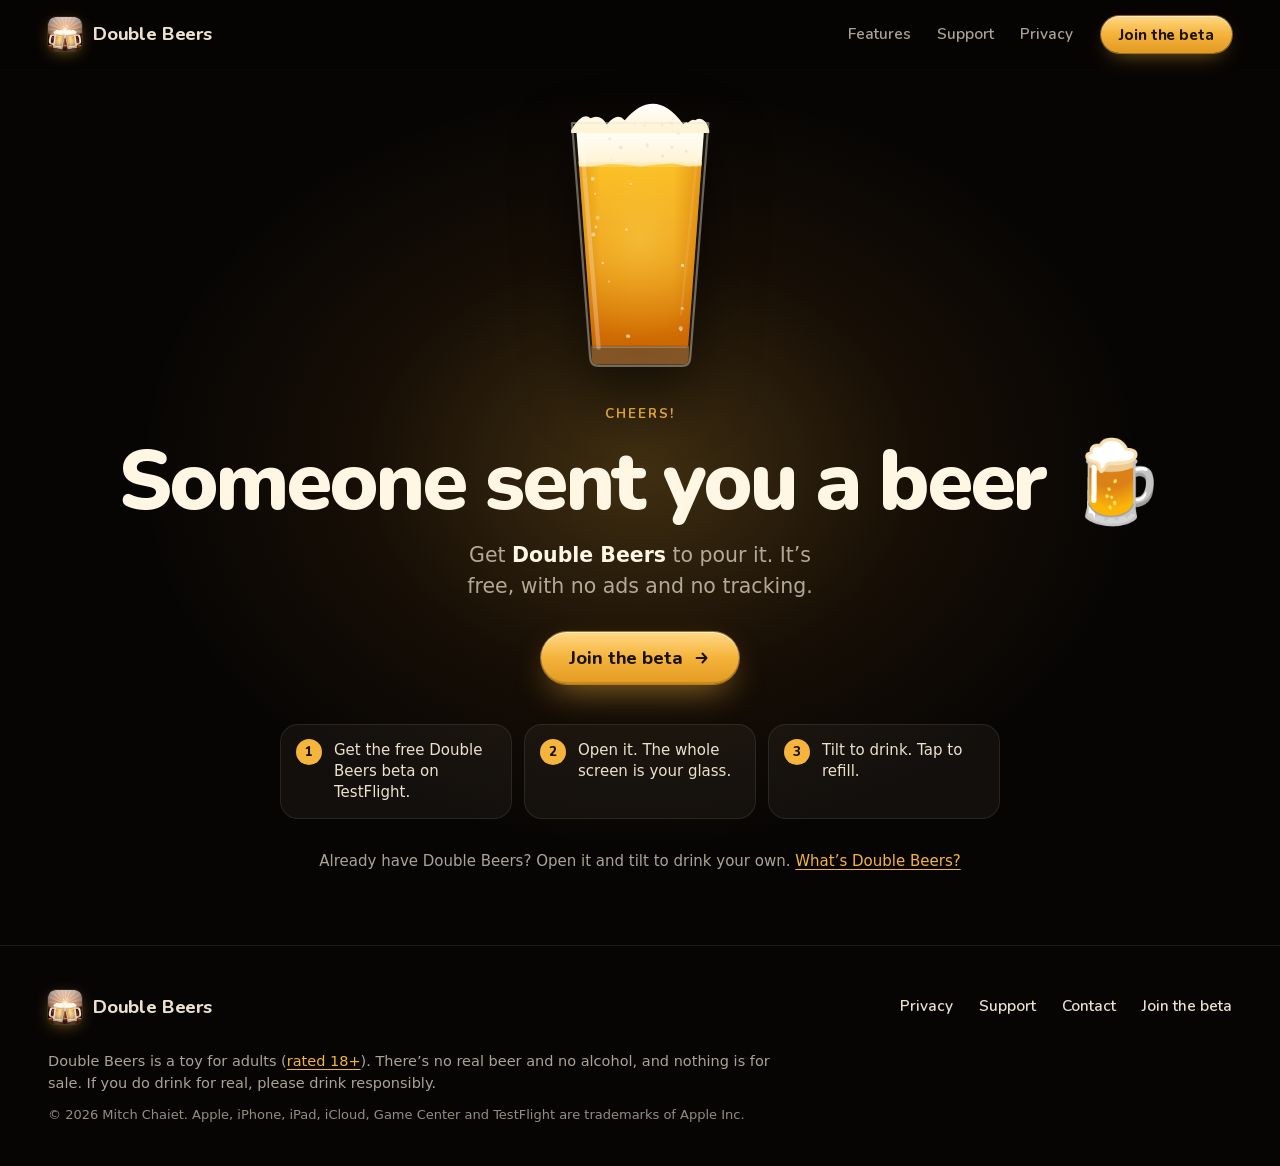
==== beer/index.html @ 1bd1392a "Double Beers website: landing, privacy, support, beer links" ====
<!doctype html>
<!--
  Fallback for "Send a Beer" links: https://doublebeers.com/beer/?c=CODE (a real page, so link previews get a 200).
  /beer/<CODE> paths also land on the same copy via 404.html.
  NOT YET IN THE APP: 1.0 has no Associated Domains entitlement and no onOpenURL handler, so nothing makes these
  links and none would open the app. Keep this page noindex and unlinked, and keep its copy neutral, until the
  release that ships Send a Beer. That release can bring back the "tap the link again and it opens in the app" steps.
-->
<html lang="en">
<head>
<meta charset="utf-8">
<meta name="viewport" content="width=device-width, initial-scale=1, viewport-fit=cover">
<title>Someone sent you a beer 🍺 · Double Beers</title>
<meta name="description" content="Someone sent you a beer. Get Double Beers to pour it.">
<meta name="color-scheme" content="dark">
<meta name="theme-color" content="#070504">
<meta name="robots" content="noindex">
<link rel="canonical" href="https://doublebeers.com/beer/">
<meta name="apple-itunes-app" content="app-id=6824046542">
<meta name="apple-mobile-web-app-title" content="Double Beers">

<meta property="og:type" content="website">
<meta property="og:site_name" content="Double Beers">
<meta property="og:url" content="https://doublebeers.com/beer/">
<meta property="og:title" content="Someone sent you a beer 🍺">
<meta property="og:description" content="Get Double Beers to pour it. Tilt to drink, tap to refill.">
<meta property="og:image" content="https://doublebeers.com/og-beer.png">
<meta property="og:image:width" content="1200">
<meta property="og:image:height" content="630">
<meta property="og:image:alt" content="Someone sent you a beer. Get Double Beers to pour it.">
<meta name="twitter:card" content="summary_large_image">
<meta name="twitter:title" content="Someone sent you a beer 🍺">
<meta name="twitter:description" content="Get Double Beers to pour it. Tilt to drink, tap to refill.">
<meta name="twitter:image" content="https://doublebeers.com/og-beer.png">
<meta name="twitter:image:alt" content="Someone sent you a beer. Get Double Beers to pour it.">

<link rel="icon" href="/favicon.ico" sizes="32x32">
<link rel="icon" href="/icon-192.png" type="image/png" sizes="192x192">
<link rel="apple-touch-icon" href="/apple-touch-icon.png">
<link rel="manifest" href="/site.webmanifest">
<link rel="preload" href="/assets/db-rounded.woff2" as="font" type="font/woff2" crossorigin>
<link rel="stylesheet" href="/assets/site.css">
<style>
  main { overflow-x: clip; }
  .gift { position: relative; isolation: isolate; min-height: calc(100svh - 68px); display: grid; place-items: center; padding: 34px 0 72px; text-align: center; }
  .gift::before {
    content: ""; position: absolute; z-index: -1; left: 50%; top: 2%; width: min(1000px, 160vw); height: 760px; transform: translateX(-50%);
    background: radial-gradient(closest-side, rgba(245, 180, 60, .24), rgba(214, 128, 24, .08) 55%, transparent);
    pointer-events: none;
  }
  .glass-hero { width: clamp(132px, 13vw, 168px); margin: 0 auto; filter: drop-shadow(0 30px 30px rgba(0, 0, 0, .6)); animation: bob 5s ease-in-out infinite; }
  @keyframes bob { 0%, 100% { transform: translateY(0) rotate(-1.5deg); } 50% { transform: translateY(-8px) rotate(1.5deg); } }
  .gift h1 { margin: 16px 0 0; color: var(--cream-hi); font: 860 clamp(40px, 6.6vw, 80px)/1 var(--round); letter-spacing: -0.035em; text-wrap: balance; }
  .gift .eyebrow { justify-content: center; margin-top: 28px; }
  .gift .dek { max-width: 520px; margin: 18px auto 0; color: var(--muted); font-size: clamp(18px, 1.6vw, 21px); line-height: 1.5; text-wrap: balance; }
  .gift .dek strong { color: var(--cream-hi); font-weight: 650; }
  .cta-row { display: flex; flex-wrap: wrap; justify-content: center; gap: 12px; margin-top: 30px; }
  .steps { display: grid; grid-template-columns: repeat(3, minmax(0, 1fr)); gap: 12px; max-width: 720px; margin: 40px auto 0; padding: 0; list-style: none; counter-reset: s; text-align: left; }
  .steps li { position: relative; padding: 16px 16px 16px 54px; border-radius: 18px; background: var(--card); box-shadow: inset 0 0 0 1px var(--hair); color: var(--cream); font-size: 15px; line-height: 1.4; counter-increment: s; }
  .steps li::before { content: counter(s); position: absolute; left: 16px; top: 15px; display: grid; place-items: center; width: 26px; height: 26px; border-radius: 50%; background: var(--gold); color: var(--ink); font: 800 13px/1 var(--round); }
  .gift .more { margin: 30px 0 0; color: var(--muted); font-size: 15px; }
  .if-beer { display: none; }
  .is-beer .if-beer { display: block; }
  .is-beer .if-404 { display: none; }
  @media (max-width: 640px) { .steps { grid-template-columns: minmax(0, 1fr); max-width: 360px; } }
  @media (prefers-reduced-motion: reduce) { .glass-hero { animation: none; } .bub { animation: none; } }
  .bub { animation: rise var(--d) linear var(--dl) infinite; }
  @keyframes rise { 0% { transform: translateY(var(--from)); opacity: 0; } 12% { opacity: 1; } 86% { opacity: 1; } 100% { transform: translateY(var(--to)); opacity: 0; } }
</style>
</head>
<body>
<a class="skip" href="#main">Skip to content</a>

<header class="site-header">
  <nav class="nav wrap" aria-label="Main">
    <a class="brand" href="/" aria-label="Double Beers home"><img src="/media/app-icon.webp" width="34" height="34" alt=""><span>Double Beers</span></a>
    <ul class="nav-links">
      <li><a href="/#features">Features</a></li>
      <li><a href="/support/">Support</a></li>
      <li><a href="/privacy/">Privacy</a></li>
    </ul>
    <a class="btn btn-sm" href="https://testflight.apple.com/join/3u9vCuNe">Join the beta</a>
  </nav>
</header>

<main id="main">
  <section class="gift" aria-labelledby="gift-title">
    <div class="wrap">
      <div class="glass-hero"><svg class="pint" viewBox="0 -6 100 166" role="img" aria-label="A full pint of beer, with a fluffy head"><defs><linearGradient id="pg-gift-b" x1="0" y1="0" x2="0" y2="1"><stop offset="0" stop-color="#FCC226"/><stop offset=".55" stop-color="#E79816"/><stop offset="1" stop-color="#CC6602"/></linearGradient><linearGradient id="pg-gift-e" x1="0" y1="0" x2="1" y2="0"><stop offset="0" stop-color="#CC6602" stop-opacity=".75"/><stop offset=".26" stop-color="#CC6602" stop-opacity="0"/><stop offset=".7" stop-color="#CC6602" stop-opacity="0"/><stop offset="1" stop-color="#CC6602" stop-opacity=".8"/></linearGradient><linearGradient id="pg-gift-h" x1="0" y1="0" x2="0" y2="1"><stop offset="0" stop-color="#FFFFFF"/><stop offset="1" stop-color="#FEF2CF"/></linearGradient><radialGradient id="pg-gift-g" cx=".5" cy=".42" r=".55"><stop offset="0" stop-color="#FDCD4D" stop-opacity="0.55"/><stop offset="1" stop-color="#FCC226" stop-opacity="0"/></radialGradient><clipPath id="pg-gift-c"><path d="M11 2H89L78.8 140H21.2Z"/></clipPath></defs><path d="M9 6H91L80.1 147Q79.8 152 75.0 152H25.0Q20.2 152 19.9 147Z" fill="rgba(235,225,205,.05)"/><g clip-path="url(#pg-gift-c)"><rect x="0" y="29.1" width="100" height="110.9" fill="url(#pg-gift-b)"/><rect x="0" y="29.1" width="100" height="110.9" fill="url(#pg-gift-g)"/><rect x="0" y="29.1" width="100" height="110.9" fill="url(#pg-gift-e)"/><g class="bubbles"><circle class="bub" cx="74.4" cy="129.5" r="1.26" fill="#FFF6E4" fill-opacity="0.50" style="--from:8.5px;--to:-97.4px;--d:2.41s;--dl:-1.42s"/><circle class="bub" cx="27.5" cy="90.1" r="0.70" fill="#FFF6E4" fill-opacity="0.51" style="--from:47.9px;--to:-58.0px;--d:3.03s;--dl:-0.67s"/><circle class="bub" cx="21.5" cy="39.6" r="1.12" fill="#FFF6E4" fill-opacity="0.61" style="--from:98.4px;--to:-7.5px;--d:2.99s;--dl:-1.53s"/><circle class="bub" cx="21.9" cy="73.0" r="1.18" fill="#FFF6E4" fill-opacity="0.57" style="--from:65.0px;--to:-40.9px;--d:3.29s;--dl:-2.16s"/><circle class="bub" cx="42.6" cy="134.1" r="1.16" fill="#FFF6E4" fill-opacity="0.58" style="--from:3.9px;--to:-102.0px;--d:2.90s;--dl:-1.66s"/><circle class="bub" cx="23.4" cy="68.5" r="0.93" fill="#FFF6E4" fill-opacity="0.51" style="--from:69.5px;--to:-36.4px;--d:3.51s;--dl:-2.07s"/><circle class="bub" cx="31.2" cy="101.3" r="0.69" fill="#FFF6E4" fill-opacity="0.42" style="--from:36.7px;--to:-69.2px;--d:2.82s;--dl:-2.30s"/><circle class="bub" cx="22.9" cy="48.5" r="0.58" fill="#FFF6E4" fill-opacity="0.64" style="--from:89.5px;--to:-16.4px;--d:2.74s;--dl:-1.57s"/><circle class="bub" cx="41.7" cy="70.1" r="0.78" fill="#FFF6E4" fill-opacity="0.54" style="--from:67.9px;--to:-38.0px;--d:2.79s;--dl:-2.17s"/><circle class="bub" cx="24.4" cy="62.9" r="1.18" fill="#FFF6E4" fill-opacity="0.43" style="--from:75.1px;--to:-30.8px;--d:3.49s;--dl:-2.89s"/><circle class="bub" cx="75.4" cy="91.6" r="1.02" fill="#FFF6E4" fill-opacity="0.69" style="--from:46.4px;--to:-59.5px;--d:3.91s;--dl:-0.65s"/><circle class="bub" cx="44.3" cy="42.7" r="0.57" fill="#FFF6E4" fill-opacity="0.69" style="--from:95.3px;--to:-10.6px;--d:3.67s;--dl:-2.52s"/><circle class="bub" cx="75.3" cy="117.5" r="0.98" fill="#FFF6E4" fill-opacity="0.47" style="--from:20.5px;--to:-85.4px;--d:3.98s;--dl:-2.98s"/><circle class="bub" cx="43.4" cy="134.4" r="0.70" fill="#FFF6E4" fill-opacity="0.42" style="--from:3.6px;--to:-102.3px;--d:2.39s;--dl:-1.11s"/><circle class="bub" cx="74.5" cy="130.4" r="0.72" fill="#FFF6E4" fill-opacity="0.41" style="--from:7.6px;--to:-98.3px;--d:2.44s;--dl:-1.29s"/></g><path d="M9 7H91L90 31.1L89.0 31.2 79.2 32.0 69.5 30.4 59.8 30.9 50.0 32.2 40.2 30.9 30.5 30.7 20.8 32.2 11.0 32.0 L10 31.1Z" fill="url(#pg-gift-h)"/><circle cx="77.7" cy="23.1" r="0.83" fill="#DBD2C5" opacity=".45"/><circle cx="63.5" cy="25.8" r="1.01" fill="#DBD2C5" opacity=".45"/><circle cx="31.7" cy="15.6" r="0.83" fill="#DBD2C5" opacity=".45"/><circle cx="69.0" cy="20.6" r="0.94" fill="#DBD2C5" opacity=".45"/><circle cx="72.9" cy="12.1" r="1.00" fill="#DBD2C5" opacity=".45"/><circle cx="38.3" cy="20.7" r="1.17" fill="#DBD2C5" opacity=".45"/><circle cx="32.4" cy="28.2" r="0.56" fill="#DBD2C5" opacity=".45"/><circle cx="54.3" cy="20.3" r="0.69" fill="#DBD2C5" opacity=".45"/><circle cx="54.3" cy="19.0" r="0.86" fill="#DBD2C5" opacity=".45"/><circle cx="65.3" cy="10.1" r="0.80" fill="#DBD2C5" opacity=".45"/><rect x="0" y="29.5" width="100" height="3" fill="#FEE093" opacity=".35"/></g><path d="M8.5 12.0 L8.5 10.2 Q15.6 -1.2 20.1 3.2 Q26.3 0.2 30.0 7.1 Q30.3 6.3 30.5 6.4 Q36.2 -0.6 40.7 4.4 Q58.6 -16.5 75.9 6.7 Q77.7 4.9 78.6 6.0 Q81.6 3.1 83.0 4.4 Q88.5 1.1 91.5 10.2 L91.5 12.0 Z" fill="url(#pg-gift-h)"/><circle cx="68.8" cy="6.1" r="1.02" fill="#E0D9CD" opacity=".4"/><circle cx="30.4" cy="8.2" r="0.60" fill="#E0D9CD" opacity=".4"/><circle cx="46.7" cy="7.2" r="0.55" fill="#E0D9CD" opacity=".4"/><circle cx="63.2" cy="7.4" r="0.91" fill="#E0D9CD" opacity=".4"/><circle cx="52.6" cy="7.7" r="0.82" fill="#E0D9CD" opacity=".4"/><path d="M20.6 140H79.4L79.1 148Q78.9 151 75.0 151H25.0Q21.1 151 20.9 148Z" fill="#D48535" opacity=".55"/><path d="M21.6 140.8H78.4" stroke="#fff" stroke-opacity=".22" stroke-width="1"/><path d="M9 6H91L80.1 147Q79.8 152 75.0 152H25.0Q20.2 152 19.9 147Z" fill="none" stroke="rgba(235,225,205,.42)" stroke-width="1.3" stroke-linejoin="round"/><path d="M14.5 12L25.0 141" stroke="#fff" stroke-opacity=".26" stroke-width="2.6" stroke-linecap="round"/><path d="M85 18L74.5 121" stroke="#fff" stroke-opacity=".1" stroke-width="1.4" stroke-linecap="round"/></svg></div>
      <p class="eyebrow">Cheers!</p>
      <h1 id="gift-title">Someone sent you a beer &#127866;</h1>
      <p class="dek">Get <strong>Double Beers</strong> to pour it. It&rsquo;s free, with no ads and no tracking.</p>
      <div class="cta-row">
        <a class="btn" href="https://testflight.apple.com/join/3u9vCuNe">Join the beta <svg viewBox="0 0 20 20" aria-hidden="true"><path d="M4 10h11m-4.5-5L15 10l-4.5 5" fill="none" stroke="currentColor" stroke-width="2.2" stroke-linecap="round" stroke-linejoin="round"/></svg></a>
        <!-- APP STORE BADGE SLOT: delete `hidden` once Double Beers is live on the App Store. -->
        <a class="btn btn-ghost appstore-badge" href="https://apps.apple.com/app/id6824046542" data-slot="app-store" hidden>Download on the App Store</a>
      </div>
      <ol class="steps">
        <li>Get the free Double Beers beta on TestFlight.</li>
        <li>Open it. The whole screen is your glass.</li>
        <li>Tilt to drink. Tap to refill.</li>
      </ol>
      <p class="more">Already have Double Beers? Open it and tilt to drink your own. <a href="/">What&rsquo;s Double Beers?</a></p>
    </div>
  </section>
</main>

<footer class="site-footer">
  <div class="wrap">
    <div class="foot-top">
      <a class="brand" href="/"><img src="/media/app-icon.webp" width="34" height="34" alt="" loading="lazy"><span>Double Beers</span></a>
      <ul class="foot-links">
        <li><a href="/privacy/">Privacy</a></li>
        <li><a href="/support/">Support</a></li>
        <li><a href="mailto:support@doublebeers.com">Contact</a></li>
        <li><a href="https://testflight.apple.com/join/3u9vCuNe">Join the beta</a></li>
      </ul>
    </div>
    <p class="foot-note">Double Beers is a toy for adults (<a href="/support/#age-rating">rated 18+</a>). There&rsquo;s no real beer and no alcohol, and nothing is for sale. If you do drink for real, please drink responsibly.</p>
    <p class="foot-legal">&copy; 2026 Mitch Chaiet. Apple, iPhone, iPad, iCloud, Game Center and TestFlight are trademarks of Apple Inc.</p>
  </div>
</footer>

<script>
(() => {
  const h = document.querySelector('.site-header');
  const f = () => h.classList.toggle('is-stuck', window.scrollY > 8);
  addEventListener('scroll', f, { passive: true });
  f();
})();
</script>
</body>
</html>
---- assets/site.css ----
/* Double Beers: shared styles for every page. No external fonts, images or scripts. */

/* Rounded display face for browsers without SF Rounded (Chrome, Firefox, Edge, Windows, Android).
   Safari and iOS render the native ui-rounded face instead (each page preloads this 29 KB file, so it's cached once).
   Nunito (SIL Open Font License 1.1, see /assets/db-rounded-OFL.txt), weights 600-1000, English subset. */
@font-face {
  font-family: "DB Rounded";
  src: url("/assets/db-rounded.woff2") format("woff2");
  font-weight: 600 1000;
  font-style: normal;
  font-display: swap;
  size-adjust: 103%;
}

:root {
  color-scheme: dark;
  --bg: #070504;
  --bg-raised: #0f0b08;
  --card: rgba(235, 225, 205, 0.045);
  --line: rgba(245, 180, 60, 0.2);
  --hair: rgba(235, 225, 205, 0.1);
  --cream: #EBE1CD;
  --cream-hi: #FFF6E4;
  --muted: rgba(235, 225, 205, 0.72);
  --gold: #F5B43C;
  --gold-hi: #FFD07A;
  --gold-deep: #C9821C;
  --ink: #1A1206;
  --round: ui-rounded, "SF Pro Rounded", "DB Rounded", system-ui, -apple-system, BlinkMacSystemFont, "Segoe UI", Roboto, "Helvetica Neue", Arial, sans-serif;
  --text: system-ui, -apple-system, BlinkMacSystemFont, "SF Pro Text", "Segoe UI", Roboto, "Helvetica Neue", Arial, sans-serif;
  --gutter: clamp(20px, 5vw, 48px);
  --max: 1200px;
  --ease: cubic-bezier(.2, .7, .2, 1);
}

*, *::before, *::after { box-sizing: border-box; }
html { -webkit-text-size-adjust: 100%; text-size-adjust: 100%; scroll-behavior: smooth; scroll-padding-top: 84px; }
body {
  margin: 0;
  min-height: 100vh;
  background: var(--bg);
  color: var(--cream);
  font: 17px/1.6 var(--text);
  -webkit-font-smoothing: antialiased;
  -moz-osx-font-smoothing: grayscale;
  text-rendering: optimizeLegibility;
  overflow-x: clip;
}
img, video, svg { display: block; max-width: 100%; }
a { color: var(--gold); text-underline-offset: 0.18em; text-decoration-thickness: 1px; }
a:hover { color: var(--gold-hi); }
:focus-visible { outline: 2px solid var(--gold); outline-offset: 3px; border-radius: 6px; }
[hidden] { display: none !important; }
.gold { color: var(--gold); }
.sr-only {
  position: absolute !important; width: 1px; height: 1px; padding: 0; margin: -1px;
  overflow: hidden; clip: rect(0 0 0 0); white-space: nowrap; border: 0;
}
.skip {
  position: absolute; left: 12px; top: -60px; z-index: 100;
  padding: 10px 16px; border-radius: 999px; background: var(--gold); color: var(--ink);
  font: 700 15px/1 var(--round); text-decoration: none; transition: top .2s var(--ease);
}
.skip:focus { top: 12px; color: var(--ink); }
.wrap { width: 100%; max-width: calc(var(--max) + 2 * var(--gutter)); margin: 0 auto; padding: 0 var(--gutter); }

/* ---------- Header ---------- */
.site-header {
  position: sticky; top: 0; z-index: 50;
  background: rgba(7, 5, 4, 0.66);
  -webkit-backdrop-filter: saturate(150%) blur(18px);
  backdrop-filter: saturate(150%) blur(18px);
  border-bottom: 1px solid transparent;
  transition: border-color .3s var(--ease), background-color .3s var(--ease);
}
.site-header.is-stuck { border-bottom-color: var(--hair); background: rgba(7, 5, 4, 0.82); }
.nav { display: flex; align-items: center; gap: 28px; height: 68px; padding-top: env(safe-area-inset-top); }
.brand {
  display: inline-flex; align-items: center; gap: 11px; margin-right: auto;
  color: var(--cream); text-decoration: none; font: 750 18px/1 var(--round); letter-spacing: -0.01em;
}
.brand:hover { color: var(--cream-hi); }
.brand img { width: 34px; height: 34px; border-radius: 22.5%; box-shadow: 0 0 0 1px rgba(255, 255, 255, .08), 0 4px 16px -4px rgba(245, 180, 60, .55); }
.nav-links { display: flex; gap: 26px; margin: 0; padding: 0; list-style: none; }
.nav-links a { color: var(--muted); text-decoration: none; font: 600 15px/1 var(--round); padding: 8px 0; }
.nav-links a:hover, .nav-links a[aria-current="page"] { color: var(--cream-hi); }

/* ---------- Buttons ---------- */
.btn {
  display: inline-flex; align-items: center; justify-content: center; gap: 10px;
  padding: 17px 28px; border-radius: 999px; border: 0;
  background: linear-gradient(180deg, #FFD887 0%, var(--gold) 48%, #E29A22 100%);
  color: var(--ink); font: 750 18px/1 var(--round); letter-spacing: -0.005em; text-decoration: none; white-space: nowrap;
  box-shadow:
    inset 0 1px 0 rgba(255, 255, 255, .55),
    inset 0 -2px 0 rgba(120, 66, 0, .22),
    0 0 0 1px rgba(245, 180, 60, .55),
    0 14px 34px -10px rgba(245, 180, 60, .6);
  transition: transform .25s var(--ease), box-shadow .25s var(--ease), filter .25s var(--ease);
  cursor: pointer;
}
.btn:hover { color: var(--ink); transform: translateY(-1px); filter: brightness(1.05);
  box-shadow: inset 0 1px 0 rgba(255, 255, 255, .55), inset 0 -2px 0 rgba(120, 66, 0, .22), 0 0 0 1px rgba(245, 180, 60, .7), 0 18px 44px -10px rgba(245, 180, 60, .75); }
.btn:active { transform: translateY(0); }
.btn svg { width: 18px; height: 18px; flex: none; }
.btn-sm { padding: 11px 18px; font-size: 15px; box-shadow: inset 0 1px 0 rgba(255, 255, 255, .5), 0 0 0 1px rgba(245, 180, 60, .5), 0 8px 22px -10px rgba(245, 180, 60, .7); }
.btn-ghost {
  background: rgba(235, 225, 205, .06); color: var(--cream);
  box-shadow: inset 0 0 0 1px rgba(235, 225, 205, .22);
}
.btn-ghost:hover { color: var(--cream-hi); background: rgba(235, 225, 205, .1); box-shadow: inset 0 0 0 1px rgba(235, 225, 205, .4); filter: none; }

/* App Store badge slot: hidden until the app is live (see the comment next to each slot). */
.appstore-badge { display: inline-flex; align-items: center; }
.appstore-badge img { height: 54px; width: auto; }

/* ---------- Type helpers ---------- */
.eyebrow {
  display: inline-flex; align-items: center; gap: 10px; margin: 0;
  color: var(--gold); font: 700 13px/1 var(--round); letter-spacing: .16em; text-transform: uppercase;
}
.pill {
  display: inline-flex; align-items: center; gap: 9px; padding: 8px 14px 8px 12px; border-radius: 999px;
  background: rgba(245, 180, 60, .09); box-shadow: inset 0 0 0 1px rgba(245, 180, 60, .28);
  color: var(--cream); font: 650 14px/1 var(--round); letter-spacing: .01em;
}
.pill .dot { width: 7px; height: 7px; border-radius: 50%; background: var(--gold); box-shadow: 0 0 10px 1px rgba(245, 180, 60, .8); }

/* ---------- Footer ---------- */
.site-footer { position: relative; border-top: 1px solid var(--hair); padding: 44px 0 calc(40px + env(safe-area-inset-bottom)); color: var(--muted); font-size: 14.5px; }
.foot-top { display: flex; flex-wrap: wrap; align-items: center; justify-content: space-between; gap: 18px 32px; }
.foot-links { display: flex; flex-wrap: wrap; gap: 8px 26px; margin: 0; padding: 0; list-style: none; }
.foot-links a { color: var(--cream); text-decoration: none; font: 600 15px/1.2 var(--round); }
.foot-links a:hover { color: var(--gold); }
.foot-note { margin: 26px 0 0; max-width: 760px; line-height: 1.55; }
.foot-legal { margin: 10px 0 0; font-size: 13px; color: rgba(235, 225, 205, .62); }

@media (max-width: 760px) {
  .nav { gap: 14px; height: 60px; }
  .nav-links { display: none; }
  .brand { font-size: 17px; gap: 10px; }
  .brand img { width: 32px; height: 32px; }
  .btn-sm { padding: 10px 15px; font-size: 14.5px; }
}

@media (prefers-reduced-motion: reduce) {
  html { scroll-behavior: auto; }
  *, *::before, *::after { animation-duration: 0.01ms !important; animation-iteration-count: 1 !important; transition-duration: 0.01ms !important; }
}
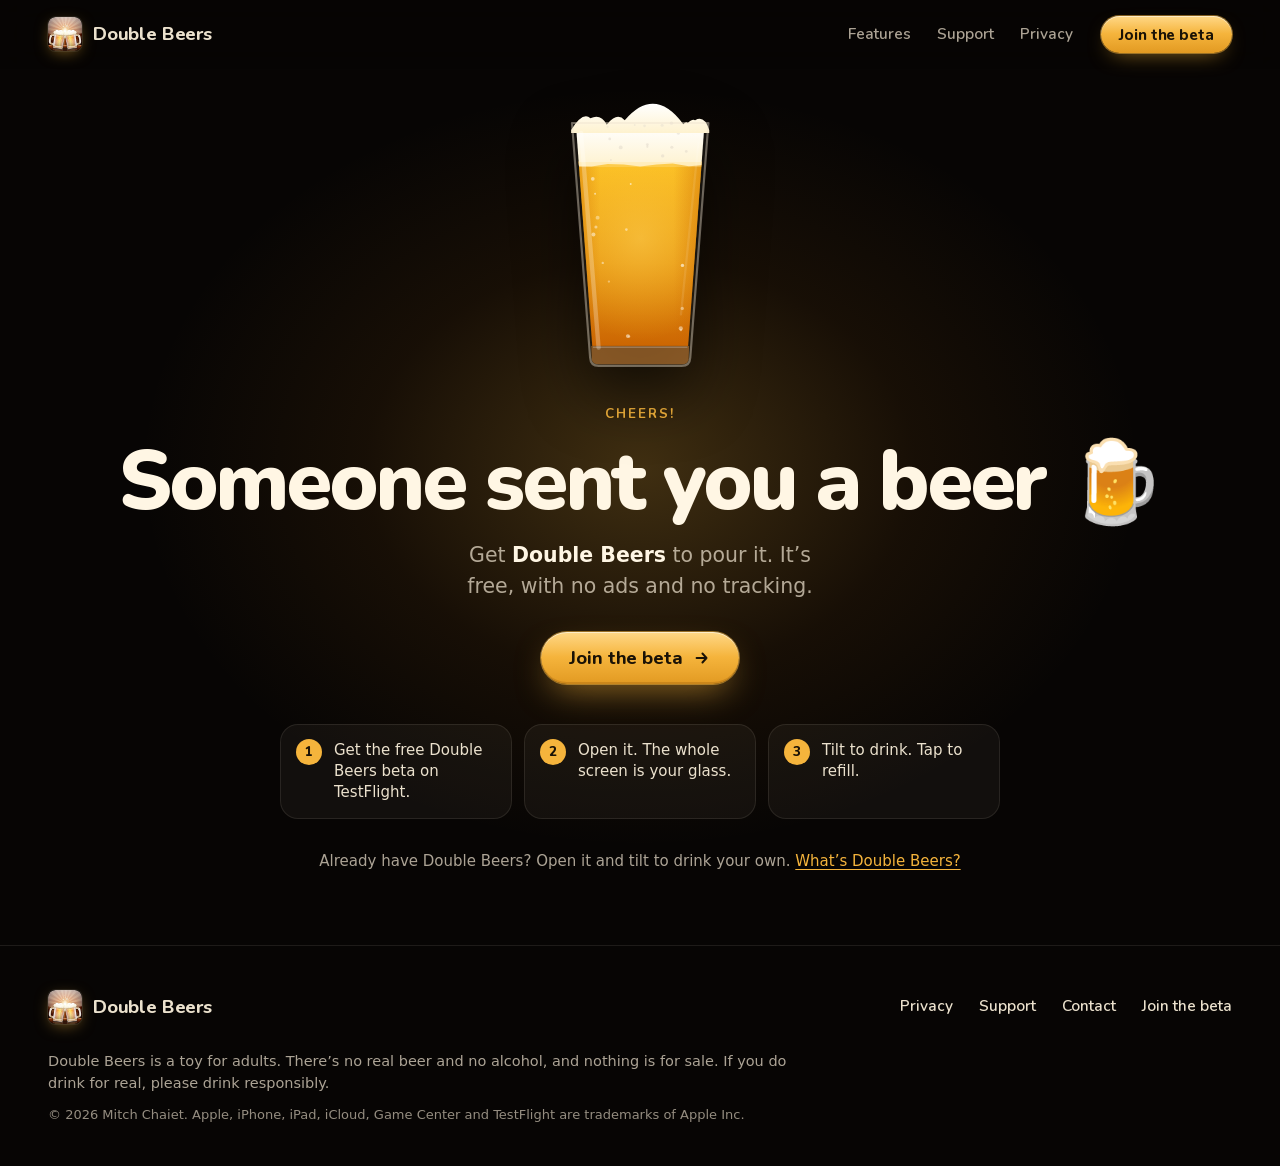
==== commit 3c3de3ba: "Trim copy: drop the lips line, the Metal line and the 18+ mentions" ====
--- a/beer/index.html
+++ b/beer/index.html
@@ -116,7 +116,7 @@
         <li><a href="https://testflight.apple.com/join/3u9vCuNe">Join the beta</a></li>
       </ul>
     </div>
-    <p class="foot-note">Double Beers is a toy for adults (<a href="/support/#age-rating">rated 18+</a>). There&rsquo;s no real beer and no alcohol, and nothing is for sale. If you do drink for real, please drink responsibly.</p>
+    <p class="foot-note">Double Beers is a toy for adults. There&rsquo;s no real beer and no alcohol, and nothing is for sale. If you do drink for real, please drink responsibly.</p>
     <p class="foot-legal">&copy; 2026 Mitch Chaiet. Apple, iPhone, iPad, iCloud, Game Center and TestFlight are trademarks of Apple Inc.</p>
   </div>
 </footer>
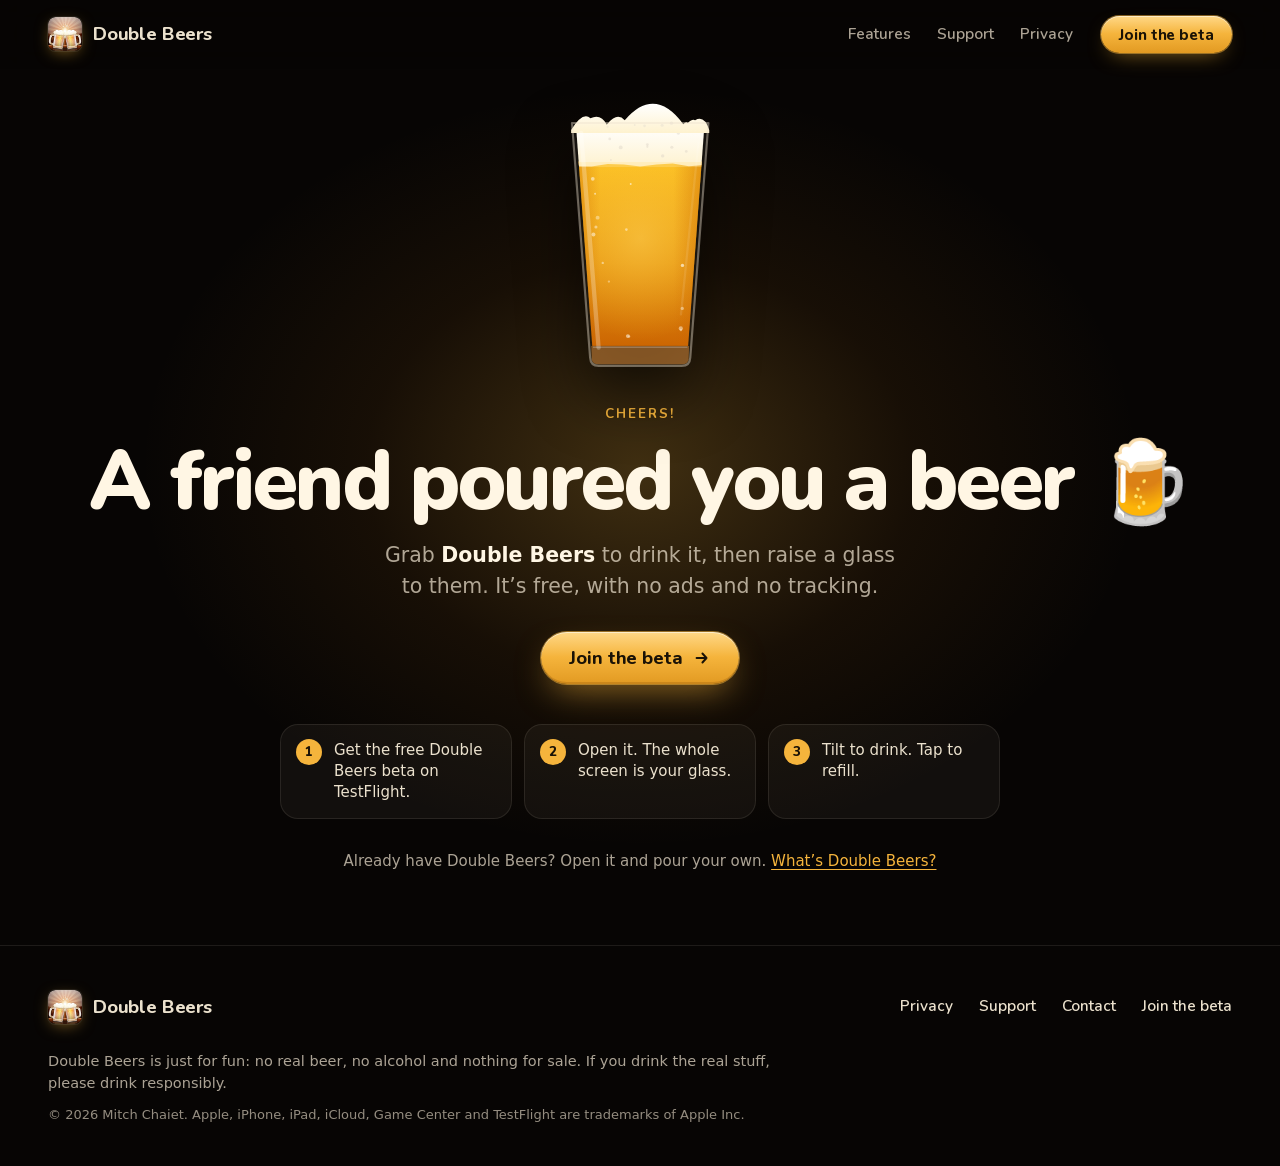
==== commit 0b006f15: "Lighter, more social copy across the site" ====
--- a/beer/index.html
+++ b/beer/index.html
@@ -10,8 +10,8 @@
 <head>
 <meta charset="utf-8">
 <meta name="viewport" content="width=device-width, initial-scale=1, viewport-fit=cover">
-<title>Someone sent you a beer 🍺 · Double Beers</title>
-<meta name="description" content="Someone sent you a beer. Get Double Beers to pour it.">
+<title>A friend poured you a beer 🍺 · Double Beers</title>
+<meta name="description" content="A friend poured you a beer. Get Double Beers to drink it.">
 <meta name="color-scheme" content="dark">
 <meta name="theme-color" content="#070504">
 <meta name="robots" content="noindex">
@@ -22,15 +22,17 @@
 <meta property="og:type" content="website">
 <meta property="og:site_name" content="Double Beers">
 <meta property="og:url" content="https://doublebeers.com/beer/">
+<!-- The og/twitter title and description match the words baked into og-beer.png. Regenerate the image as
+     "A friend poured you a beer" before switching them to match the h1. -->
 <meta property="og:title" content="Someone sent you a beer 🍺">
-<meta property="og:description" content="Get Double Beers to pour it. Tilt to drink, tap to refill.">
+<meta property="og:description" content="Get Double Beers to pour it.">
 <meta property="og:image" content="https://doublebeers.com/og-beer.png">
 <meta property="og:image:width" content="1200">
 <meta property="og:image:height" content="630">
 <meta property="og:image:alt" content="Someone sent you a beer. Get Double Beers to pour it.">
 <meta name="twitter:card" content="summary_large_image">
 <meta name="twitter:title" content="Someone sent you a beer 🍺">
-<meta name="twitter:description" content="Get Double Beers to pour it. Tilt to drink, tap to refill.">
+<meta name="twitter:description" content="Get Double Beers to pour it.">
 <meta name="twitter:image" content="https://doublebeers.com/og-beer.png">
 <meta name="twitter:image:alt" content="Someone sent you a beer. Get Double Beers to pour it.">
 
@@ -88,8 +90,8 @@
     <div class="wrap">
       <div class="glass-hero"><svg class="pint" viewBox="0 -6 100 166" role="img" aria-label="A full pint of beer, with a fluffy head"><defs><linearGradient id="pg-gift-b" x1="0" y1="0" x2="0" y2="1"><stop offset="0" stop-color="#FCC226"/><stop offset=".55" stop-color="#E79816"/><stop offset="1" stop-color="#CC6602"/></linearGradient><linearGradient id="pg-gift-e" x1="0" y1="0" x2="1" y2="0"><stop offset="0" stop-color="#CC6602" stop-opacity=".75"/><stop offset=".26" stop-color="#CC6602" stop-opacity="0"/><stop offset=".7" stop-color="#CC6602" stop-opacity="0"/><stop offset="1" stop-color="#CC6602" stop-opacity=".8"/></linearGradient><linearGradient id="pg-gift-h" x1="0" y1="0" x2="0" y2="1"><stop offset="0" stop-color="#FFFFFF"/><stop offset="1" stop-color="#FEF2CF"/></linearGradient><radialGradient id="pg-gift-g" cx=".5" cy=".42" r=".55"><stop offset="0" stop-color="#FDCD4D" stop-opacity="0.55"/><stop offset="1" stop-color="#FCC226" stop-opacity="0"/></radialGradient><clipPath id="pg-gift-c"><path d="M11 2H89L78.8 140H21.2Z"/></clipPath></defs><path d="M9 6H91L80.1 147Q79.8 152 75.0 152H25.0Q20.2 152 19.9 147Z" fill="rgba(235,225,205,.05)"/><g clip-path="url(#pg-gift-c)"><rect x="0" y="29.1" width="100" height="110.9" fill="url(#pg-gift-b)"/><rect x="0" y="29.1" width="100" height="110.9" fill="url(#pg-gift-g)"/><rect x="0" y="29.1" width="100" height="110.9" fill="url(#pg-gift-e)"/><g class="bubbles"><circle class="bub" cx="74.4" cy="129.5" r="1.26" fill="#FFF6E4" fill-opacity="0.50" style="--from:8.5px;--to:-97.4px;--d:2.41s;--dl:-1.42s"/><circle class="bub" cx="27.5" cy="90.1" r="0.70" fill="#FFF6E4" fill-opacity="0.51" style="--from:47.9px;--to:-58.0px;--d:3.03s;--dl:-0.67s"/><circle class="bub" cx="21.5" cy="39.6" r="1.12" fill="#FFF6E4" fill-opacity="0.61" style="--from:98.4px;--to:-7.5px;--d:2.99s;--dl:-1.53s"/><circle class="bub" cx="21.9" cy="73.0" r="1.18" fill="#FFF6E4" fill-opacity="0.57" style="--from:65.0px;--to:-40.9px;--d:3.29s;--dl:-2.16s"/><circle class="bub" cx="42.6" cy="134.1" r="1.16" fill="#FFF6E4" fill-opacity="0.58" style="--from:3.9px;--to:-102.0px;--d:2.90s;--dl:-1.66s"/><circle class="bub" cx="23.4" cy="68.5" r="0.93" fill="#FFF6E4" fill-opacity="0.51" style="--from:69.5px;--to:-36.4px;--d:3.51s;--dl:-2.07s"/><circle class="bub" cx="31.2" cy="101.3" r="0.69" fill="#FFF6E4" fill-opacity="0.42" style="--from:36.7px;--to:-69.2px;--d:2.82s;--dl:-2.30s"/><circle class="bub" cx="22.9" cy="48.5" r="0.58" fill="#FFF6E4" fill-opacity="0.64" style="--from:89.5px;--to:-16.4px;--d:2.74s;--dl:-1.57s"/><circle class="bub" cx="41.7" cy="70.1" r="0.78" fill="#FFF6E4" fill-opacity="0.54" style="--from:67.9px;--to:-38.0px;--d:2.79s;--dl:-2.17s"/><circle class="bub" cx="24.4" cy="62.9" r="1.18" fill="#FFF6E4" fill-opacity="0.43" style="--from:75.1px;--to:-30.8px;--d:3.49s;--dl:-2.89s"/><circle class="bub" cx="75.4" cy="91.6" r="1.02" fill="#FFF6E4" fill-opacity="0.69" style="--from:46.4px;--to:-59.5px;--d:3.91s;--dl:-0.65s"/><circle class="bub" cx="44.3" cy="42.7" r="0.57" fill="#FFF6E4" fill-opacity="0.69" style="--from:95.3px;--to:-10.6px;--d:3.67s;--dl:-2.52s"/><circle class="bub" cx="75.3" cy="117.5" r="0.98" fill="#FFF6E4" fill-opacity="0.47" style="--from:20.5px;--to:-85.4px;--d:3.98s;--dl:-2.98s"/><circle class="bub" cx="43.4" cy="134.4" r="0.70" fill="#FFF6E4" fill-opacity="0.42" style="--from:3.6px;--to:-102.3px;--d:2.39s;--dl:-1.11s"/><circle class="bub" cx="74.5" cy="130.4" r="0.72" fill="#FFF6E4" fill-opacity="0.41" style="--from:7.6px;--to:-98.3px;--d:2.44s;--dl:-1.29s"/></g><path d="M9 7H91L90 31.1L89.0 31.2 79.2 32.0 69.5 30.4 59.8 30.9 50.0 32.2 40.2 30.9 30.5 30.7 20.8 32.2 11.0 32.0 L10 31.1Z" fill="url(#pg-gift-h)"/><circle cx="77.7" cy="23.1" r="0.83" fill="#DBD2C5" opacity=".45"/><circle cx="63.5" cy="25.8" r="1.01" fill="#DBD2C5" opacity=".45"/><circle cx="31.7" cy="15.6" r="0.83" fill="#DBD2C5" opacity=".45"/><circle cx="69.0" cy="20.6" r="0.94" fill="#DBD2C5" opacity=".45"/><circle cx="72.9" cy="12.1" r="1.00" fill="#DBD2C5" opacity=".45"/><circle cx="38.3" cy="20.7" r="1.17" fill="#DBD2C5" opacity=".45"/><circle cx="32.4" cy="28.2" r="0.56" fill="#DBD2C5" opacity=".45"/><circle cx="54.3" cy="20.3" r="0.69" fill="#DBD2C5" opacity=".45"/><circle cx="54.3" cy="19.0" r="0.86" fill="#DBD2C5" opacity=".45"/><circle cx="65.3" cy="10.1" r="0.80" fill="#DBD2C5" opacity=".45"/><rect x="0" y="29.5" width="100" height="3" fill="#FEE093" opacity=".35"/></g><path d="M8.5 12.0 L8.5 10.2 Q15.6 -1.2 20.1 3.2 Q26.3 0.2 30.0 7.1 Q30.3 6.3 30.5 6.4 Q36.2 -0.6 40.7 4.4 Q58.6 -16.5 75.9 6.7 Q77.7 4.9 78.6 6.0 Q81.6 3.1 83.0 4.4 Q88.5 1.1 91.5 10.2 L91.5 12.0 Z" fill="url(#pg-gift-h)"/><circle cx="68.8" cy="6.1" r="1.02" fill="#E0D9CD" opacity=".4"/><circle cx="30.4" cy="8.2" r="0.60" fill="#E0D9CD" opacity=".4"/><circle cx="46.7" cy="7.2" r="0.55" fill="#E0D9CD" opacity=".4"/><circle cx="63.2" cy="7.4" r="0.91" fill="#E0D9CD" opacity=".4"/><circle cx="52.6" cy="7.7" r="0.82" fill="#E0D9CD" opacity=".4"/><path d="M20.6 140H79.4L79.1 148Q78.9 151 75.0 151H25.0Q21.1 151 20.9 148Z" fill="#D48535" opacity=".55"/><path d="M21.6 140.8H78.4" stroke="#fff" stroke-opacity=".22" stroke-width="1"/><path d="M9 6H91L80.1 147Q79.8 152 75.0 152H25.0Q20.2 152 19.9 147Z" fill="none" stroke="rgba(235,225,205,.42)" stroke-width="1.3" stroke-linejoin="round"/><path d="M14.5 12L25.0 141" stroke="#fff" stroke-opacity=".26" stroke-width="2.6" stroke-linecap="round"/><path d="M85 18L74.5 121" stroke="#fff" stroke-opacity=".1" stroke-width="1.4" stroke-linecap="round"/></svg></div>
       <p class="eyebrow">Cheers!</p>
-      <h1 id="gift-title">Someone sent you a beer &#127866;</h1>
-      <p class="dek">Get <strong>Double Beers</strong> to pour it. It&rsquo;s free, with no ads and no tracking.</p>
+      <h1 id="gift-title">A friend poured you a beer &#127866;</h1>
+      <p class="dek">Grab <strong>Double Beers</strong> to drink it, then raise a glass to them. It&rsquo;s free, with no ads and no tracking.</p>
       <div class="cta-row">
         <a class="btn" href="https://testflight.apple.com/join/3u9vCuNe">Join the beta <svg viewBox="0 0 20 20" aria-hidden="true"><path d="M4 10h11m-4.5-5L15 10l-4.5 5" fill="none" stroke="currentColor" stroke-width="2.2" stroke-linecap="round" stroke-linejoin="round"/></svg></a>
         <!-- APP STORE BADGE SLOT: delete `hidden` once Double Beers is live on the App Store. -->
@@ -100,7 +102,7 @@
         <li>Open it. The whole screen is your glass.</li>
         <li>Tilt to drink. Tap to refill.</li>
       </ol>
-      <p class="more">Already have Double Beers? Open it and tilt to drink your own. <a href="/">What&rsquo;s Double Beers?</a></p>
+      <p class="more">Already have Double Beers? Open it and pour your own. <a href="/">What&rsquo;s Double Beers?</a></p>
     </div>
   </section>
 </main>
@@ -116,7 +118,7 @@
         <li><a href="https://testflight.apple.com/join/3u9vCuNe">Join the beta</a></li>
       </ul>
     </div>
-    <p class="foot-note">Double Beers is a toy for adults. There&rsquo;s no real beer and no alcohol, and nothing is for sale. If you do drink for real, please drink responsibly.</p>
+    <p class="foot-note">Double Beers is just for fun: no real beer, no alcohol and nothing for sale. If you drink the real stuff, please drink responsibly.</p>
     <p class="foot-legal">&copy; 2026 Mitch Chaiet. Apple, iPhone, iPad, iCloud, Game Center and TestFlight are trademarks of Apple Inc.</p>
   </div>
 </footer>
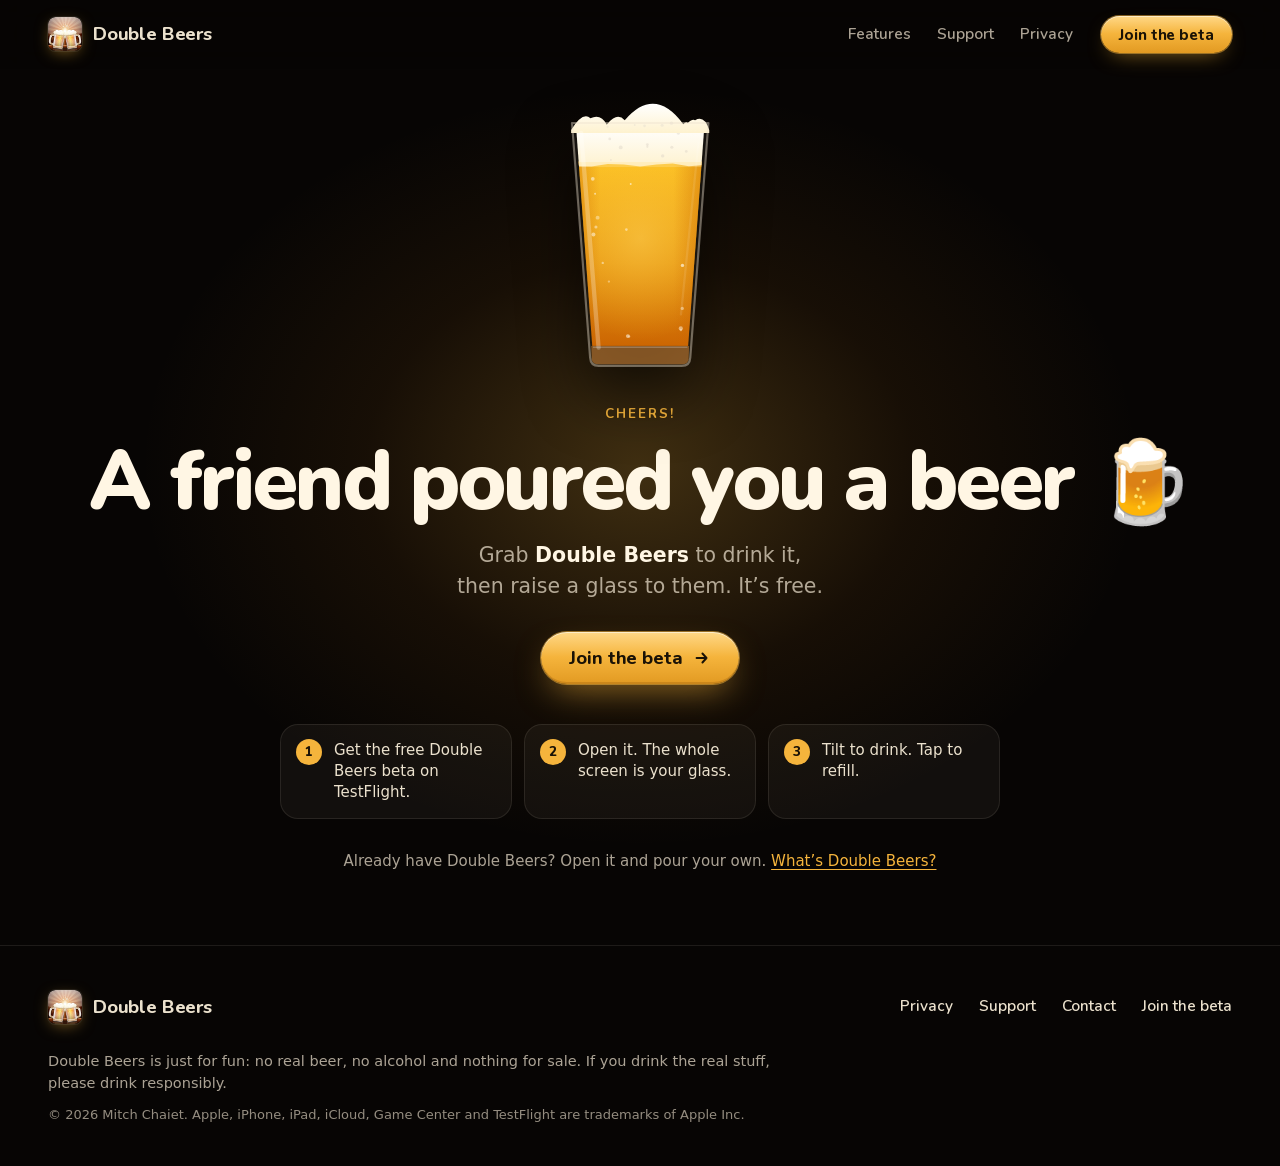
==== commit 77f4e122: "Drop the no-ads / no-tracking lines and the promise band" ====
--- a/beer/index.html
+++ b/beer/index.html
@@ -91,7 +91,7 @@
       <div class="glass-hero"><svg class="pint" viewBox="0 -6 100 166" role="img" aria-label="A full pint of beer, with a fluffy head"><defs><linearGradient id="pg-gift-b" x1="0" y1="0" x2="0" y2="1"><stop offset="0" stop-color="#FCC226"/><stop offset=".55" stop-color="#E79816"/><stop offset="1" stop-color="#CC6602"/></linearGradient><linearGradient id="pg-gift-e" x1="0" y1="0" x2="1" y2="0"><stop offset="0" stop-color="#CC6602" stop-opacity=".75"/><stop offset=".26" stop-color="#CC6602" stop-opacity="0"/><stop offset=".7" stop-color="#CC6602" stop-opacity="0"/><stop offset="1" stop-color="#CC6602" stop-opacity=".8"/></linearGradient><linearGradient id="pg-gift-h" x1="0" y1="0" x2="0" y2="1"><stop offset="0" stop-color="#FFFFFF"/><stop offset="1" stop-color="#FEF2CF"/></linearGradient><radialGradient id="pg-gift-g" cx=".5" cy=".42" r=".55"><stop offset="0" stop-color="#FDCD4D" stop-opacity="0.55"/><stop offset="1" stop-color="#FCC226" stop-opacity="0"/></radialGradient><clipPath id="pg-gift-c"><path d="M11 2H89L78.8 140H21.2Z"/></clipPath></defs><path d="M9 6H91L80.1 147Q79.8 152 75.0 152H25.0Q20.2 152 19.9 147Z" fill="rgba(235,225,205,.05)"/><g clip-path="url(#pg-gift-c)"><rect x="0" y="29.1" width="100" height="110.9" fill="url(#pg-gift-b)"/><rect x="0" y="29.1" width="100" height="110.9" fill="url(#pg-gift-g)"/><rect x="0" y="29.1" width="100" height="110.9" fill="url(#pg-gift-e)"/><g class="bubbles"><circle class="bub" cx="74.4" cy="129.5" r="1.26" fill="#FFF6E4" fill-opacity="0.50" style="--from:8.5px;--to:-97.4px;--d:2.41s;--dl:-1.42s"/><circle class="bub" cx="27.5" cy="90.1" r="0.70" fill="#FFF6E4" fill-opacity="0.51" style="--from:47.9px;--to:-58.0px;--d:3.03s;--dl:-0.67s"/><circle class="bub" cx="21.5" cy="39.6" r="1.12" fill="#FFF6E4" fill-opacity="0.61" style="--from:98.4px;--to:-7.5px;--d:2.99s;--dl:-1.53s"/><circle class="bub" cx="21.9" cy="73.0" r="1.18" fill="#FFF6E4" fill-opacity="0.57" style="--from:65.0px;--to:-40.9px;--d:3.29s;--dl:-2.16s"/><circle class="bub" cx="42.6" cy="134.1" r="1.16" fill="#FFF6E4" fill-opacity="0.58" style="--from:3.9px;--to:-102.0px;--d:2.90s;--dl:-1.66s"/><circle class="bub" cx="23.4" cy="68.5" r="0.93" fill="#FFF6E4" fill-opacity="0.51" style="--from:69.5px;--to:-36.4px;--d:3.51s;--dl:-2.07s"/><circle class="bub" cx="31.2" cy="101.3" r="0.69" fill="#FFF6E4" fill-opacity="0.42" style="--from:36.7px;--to:-69.2px;--d:2.82s;--dl:-2.30s"/><circle class="bub" cx="22.9" cy="48.5" r="0.58" fill="#FFF6E4" fill-opacity="0.64" style="--from:89.5px;--to:-16.4px;--d:2.74s;--dl:-1.57s"/><circle class="bub" cx="41.7" cy="70.1" r="0.78" fill="#FFF6E4" fill-opacity="0.54" style="--from:67.9px;--to:-38.0px;--d:2.79s;--dl:-2.17s"/><circle class="bub" cx="24.4" cy="62.9" r="1.18" fill="#FFF6E4" fill-opacity="0.43" style="--from:75.1px;--to:-30.8px;--d:3.49s;--dl:-2.89s"/><circle class="bub" cx="75.4" cy="91.6" r="1.02" fill="#FFF6E4" fill-opacity="0.69" style="--from:46.4px;--to:-59.5px;--d:3.91s;--dl:-0.65s"/><circle class="bub" cx="44.3" cy="42.7" r="0.57" fill="#FFF6E4" fill-opacity="0.69" style="--from:95.3px;--to:-10.6px;--d:3.67s;--dl:-2.52s"/><circle class="bub" cx="75.3" cy="117.5" r="0.98" fill="#FFF6E4" fill-opacity="0.47" style="--from:20.5px;--to:-85.4px;--d:3.98s;--dl:-2.98s"/><circle class="bub" cx="43.4" cy="134.4" r="0.70" fill="#FFF6E4" fill-opacity="0.42" style="--from:3.6px;--to:-102.3px;--d:2.39s;--dl:-1.11s"/><circle class="bub" cx="74.5" cy="130.4" r="0.72" fill="#FFF6E4" fill-opacity="0.41" style="--from:7.6px;--to:-98.3px;--d:2.44s;--dl:-1.29s"/></g><path d="M9 7H91L90 31.1L89.0 31.2 79.2 32.0 69.5 30.4 59.8 30.9 50.0 32.2 40.2 30.9 30.5 30.7 20.8 32.2 11.0 32.0 L10 31.1Z" fill="url(#pg-gift-h)"/><circle cx="77.7" cy="23.1" r="0.83" fill="#DBD2C5" opacity=".45"/><circle cx="63.5" cy="25.8" r="1.01" fill="#DBD2C5" opacity=".45"/><circle cx="31.7" cy="15.6" r="0.83" fill="#DBD2C5" opacity=".45"/><circle cx="69.0" cy="20.6" r="0.94" fill="#DBD2C5" opacity=".45"/><circle cx="72.9" cy="12.1" r="1.00" fill="#DBD2C5" opacity=".45"/><circle cx="38.3" cy="20.7" r="1.17" fill="#DBD2C5" opacity=".45"/><circle cx="32.4" cy="28.2" r="0.56" fill="#DBD2C5" opacity=".45"/><circle cx="54.3" cy="20.3" r="0.69" fill="#DBD2C5" opacity=".45"/><circle cx="54.3" cy="19.0" r="0.86" fill="#DBD2C5" opacity=".45"/><circle cx="65.3" cy="10.1" r="0.80" fill="#DBD2C5" opacity=".45"/><rect x="0" y="29.5" width="100" height="3" fill="#FEE093" opacity=".35"/></g><path d="M8.5 12.0 L8.5 10.2 Q15.6 -1.2 20.1 3.2 Q26.3 0.2 30.0 7.1 Q30.3 6.3 30.5 6.4 Q36.2 -0.6 40.7 4.4 Q58.6 -16.5 75.9 6.7 Q77.7 4.9 78.6 6.0 Q81.6 3.1 83.0 4.4 Q88.5 1.1 91.5 10.2 L91.5 12.0 Z" fill="url(#pg-gift-h)"/><circle cx="68.8" cy="6.1" r="1.02" fill="#E0D9CD" opacity=".4"/><circle cx="30.4" cy="8.2" r="0.60" fill="#E0D9CD" opacity=".4"/><circle cx="46.7" cy="7.2" r="0.55" fill="#E0D9CD" opacity=".4"/><circle cx="63.2" cy="7.4" r="0.91" fill="#E0D9CD" opacity=".4"/><circle cx="52.6" cy="7.7" r="0.82" fill="#E0D9CD" opacity=".4"/><path d="M20.6 140H79.4L79.1 148Q78.9 151 75.0 151H25.0Q21.1 151 20.9 148Z" fill="#D48535" opacity=".55"/><path d="M21.6 140.8H78.4" stroke="#fff" stroke-opacity=".22" stroke-width="1"/><path d="M9 6H91L80.1 147Q79.8 152 75.0 152H25.0Q20.2 152 19.9 147Z" fill="none" stroke="rgba(235,225,205,.42)" stroke-width="1.3" stroke-linejoin="round"/><path d="M14.5 12L25.0 141" stroke="#fff" stroke-opacity=".26" stroke-width="2.6" stroke-linecap="round"/><path d="M85 18L74.5 121" stroke="#fff" stroke-opacity=".1" stroke-width="1.4" stroke-linecap="round"/></svg></div>
       <p class="eyebrow">Cheers!</p>
       <h1 id="gift-title">A friend poured you a beer &#127866;</h1>
-      <p class="dek">Grab <strong>Double Beers</strong> to drink it, then raise a glass to them. It&rsquo;s free, with no ads and no tracking.</p>
+      <p class="dek">Grab <strong>Double Beers</strong> to drink it, then raise a glass to them. It&rsquo;s free.</p>
       <div class="cta-row">
         <a class="btn" href="https://testflight.apple.com/join/3u9vCuNe">Join the beta <svg viewBox="0 0 20 20" aria-hidden="true"><path d="M4 10h11m-4.5-5L15 10l-4.5 5" fill="none" stroke="currentColor" stroke-width="2.2" stroke-linecap="round" stroke-linejoin="round"/></svg></a>
         <!-- APP STORE BADGE SLOT: delete `hidden` once Double Beers is live on the App Store. -->
